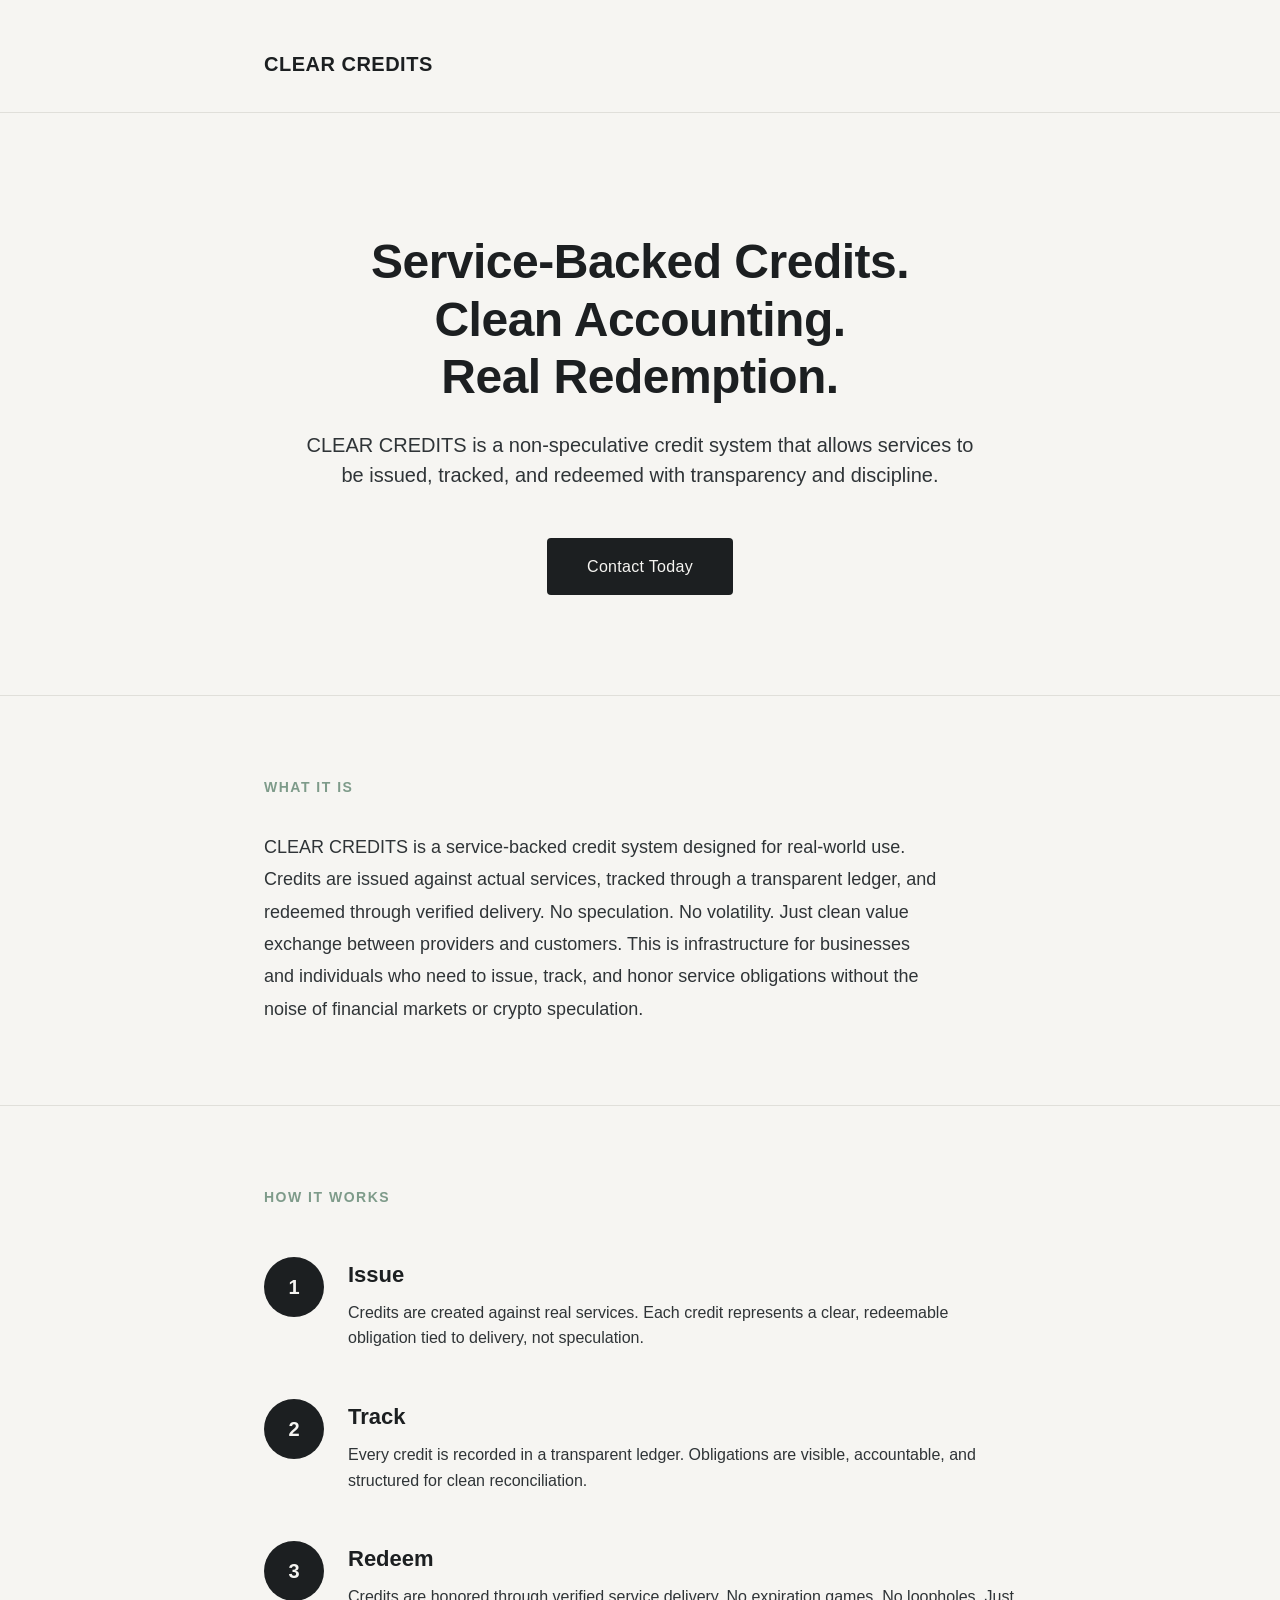
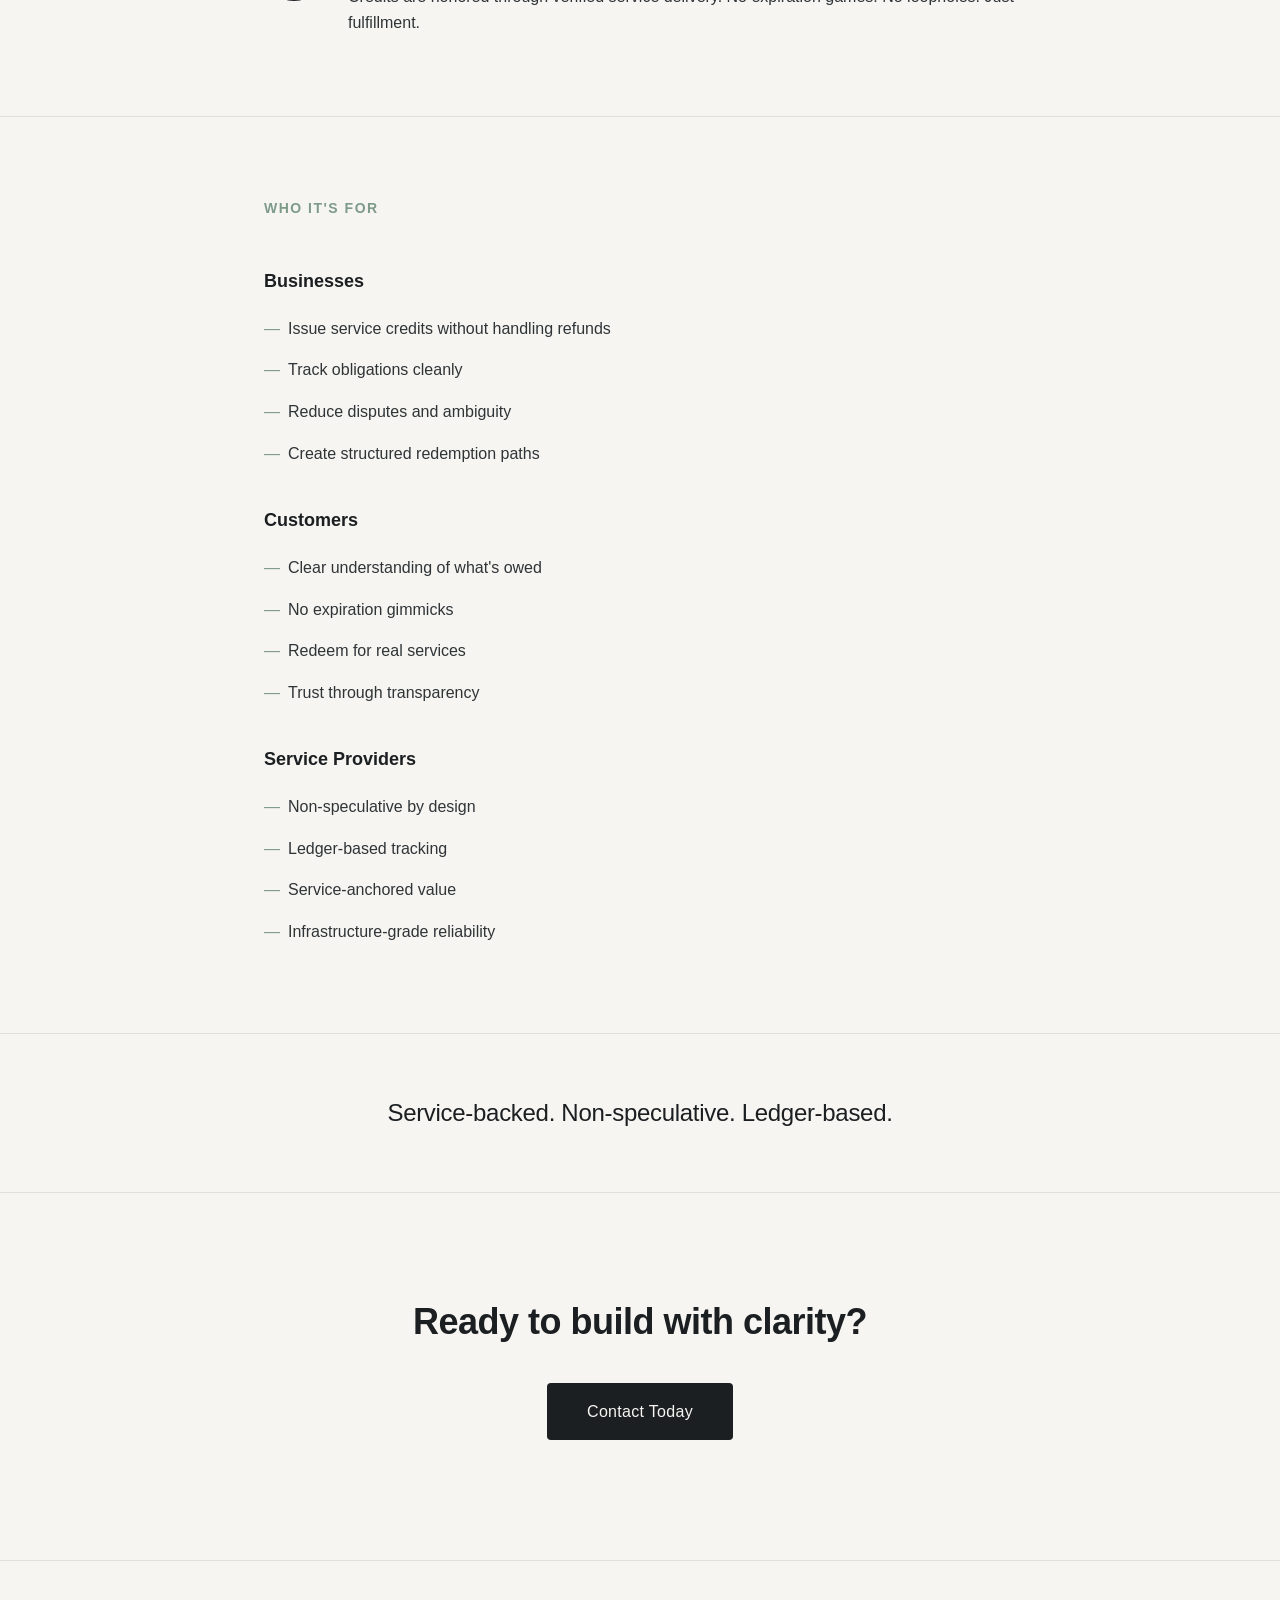
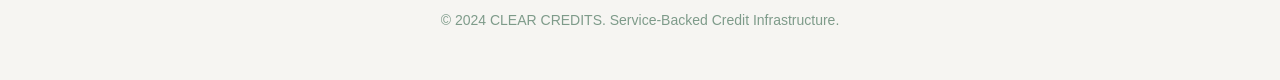
==== index.html @ 881367a9 "Create index.html update index" ====
<!DOCTYPE html>
<html lang="en">
<head>
    <meta charset="UTF-8">
    <meta name="viewport" content="width=device-width, initial-scale=1.0">
    <title>CLEAR CREDITS | Service-Backed Credit Infrastructure</title>
    <meta name="description" content="Service-backed credits. Clean accounting. Real redemption. A non-speculative credit system for real-world use.">
    <style>
        * {
            margin: 0;
            padding: 0;
            box-sizing: border-box;
        }

        body {
            font-family: -apple-system, BlinkMacSystemFont, 'Segoe UI', 'Roboto', 'Oxygen', 'Ubuntu', 'Cantarell', sans-serif;
            background: #F6F5F2;
            color: #2F3437;
            line-height: 1.6;
            -webkit-font-smoothing: antialiased;
        }

        .container {
            max-width: 800px;
            margin: 0 auto;
            padding: 0 24px;
        }

        header {
            padding: 48px 0 32px;
            border-bottom: 1px solid #E0DFDA;
        }

        .logo {
            font-size: 20px;
            font-weight: 600;
            letter-spacing: 0.5px;
            color: #1C1F21;
        }

        .hero {
            padding: 120px 0 100px;
            text-align: center;
        }

        h1 {
            font-size: 48px;
            font-weight: 600;
            color: #1C1F21;
            line-height: 1.2;
            margin-bottom: 24px;
            letter-spacing: -0.5px;
        }

        .subheadline {
            font-size: 20px;
            color: #2F3437;
            max-width: 680px;
            margin: 0 auto 48px;
            line-height: 1.5;
        }

        .cta-primary {
            display: inline-block;
            padding: 16px 40px;
            background: #1C1F21;
            color: #F6F5F2;
            text-decoration: none;
            font-weight: 500;
            font-size: 16px;
            border-radius: 4px;
            transition: background 0.2s;
            letter-spacing: 0.3px;
        }

        .cta-primary:hover {
            background: #2F3437;
        }

        section {
            padding: 80px 0;
            border-bottom: 1px solid #E0DFDA;
        }

        section:last-of-type {
            border-bottom: none;
        }

        h2 {
            font-size: 14px;
            font-weight: 600;
            letter-spacing: 1.5px;
            text-transform: uppercase;
            color: #7E9B8A;
            margin-bottom: 32px;
        }

        .content-block {
            font-size: 18px;
            line-height: 1.8;
            color: #2F3437;
            max-width: 680px;
        }

        .steps {
            display: grid;
            gap: 48px;
            margin-top: 48px;
        }

        .step {
            display: grid;
            grid-template-columns: 60px 1fr;
            gap: 24px;
        }

        .step-number {
            width: 60px;
            height: 60px;
            border-radius: 50%;
            background: #1C1F21;
            color: #F6F5F2;
            display: flex;
            align-items: center;
            justify-content: center;
            font-weight: 600;
            font-size: 20px;
            flex-shrink: 0;
        }

        .step-content h3 {
            font-size: 22px;
            font-weight: 600;
            color: #1C1F21;
            margin-bottom: 8px;
        }

        .step-content p {
            font-size: 16px;
            color: #2F3437;
            line-height: 1.6;
        }

        .audience-grid {
            display: grid;
            gap: 32px;
            margin-top: 48px;
        }

        .audience-item h3 {
            font-size: 18px;
            font-weight: 600;
            color: #1C1F21;
            margin-bottom: 12px;
        }

        .audience-item ul {
            list-style: none;
            font-size: 16px;
            color: #2F3437;
        }

        .audience-item li {
            padding: 8px 0;
            padding-left: 24px;
            position: relative;
        }

        .audience-item li:before {
            content: "—";
            position: absolute;
            left: 0;
            color: #7E9B8A;
        }

        .trust-signal {
            text-align: center;
            padding: 60px 0;
        }

        .trust-signal p {
            font-size: 24px;
            font-weight: 500;
            color: #1C1F21;
            letter-spacing: -0.3px;
        }

        .final-cta {
            text-align: center;
            padding: 100px 0 120px;
        }

        .final-cta h2 {
            font-size: 36px;
            font-weight: 600;
            color: #1C1F21;
            margin-bottom: 32px;
            text-transform: none;
            letter-spacing: -0.5px;
        }

        footer {
            padding: 48px 0;
            text-align: center;
            font-size: 14px;
            color: #7E9B8A;
            border-top: 1px solid #E0DFDA;
        }

        @media (max-width: 768px) {
            h1 {
                font-size: 36px;
            }

            .subheadline {
                font-size: 18px;
            }

            .hero {
                padding: 80px 0 60px;
            }

            section {
                padding: 60px 0;
            }

            .step {
                grid-template-columns: 1fr;
                gap: 16px;
            }

            .step-number {
                width: 48px;
                height: 48px;
                font-size: 18px;
            }
        }
    </style>
</head>
<body>
    <header>
        <div class="container">
            <div class="logo">CLEAR CREDITS</div>
        </div>
    </header>

    <section class="hero">
        <div class="container">
            <h1>Service-Backed Credits.<br>Clean Accounting.<br>Real Redemption.</h1>
            <p class="subheadline">CLEAR CREDITS is a non-speculative credit system that allows services to be issued, tracked, and redeemed with transparency and discipline.</p>
            <a href="mailto:contact@clearcredits.work" class="cta-primary">Contact Today</a>
        </div>
    </section>

    <section>
        <div class="container">
            <h2>What It Is</h2>
            <div class="content-block">
                <p>CLEAR CREDITS is a service-backed credit system designed for real-world use. Credits are issued against actual services, tracked through a transparent ledger, and redeemed through verified delivery. No speculation. No volatility. Just clean value exchange between providers and customers. This is infrastructure for businesses and individuals who need to issue, track, and honor service obligations without the noise of financial markets or crypto speculation.</p>
            </div>
        </div>
    </section>

    <section>
        <div class="container">
            <h2>How It Works</h2>
            <div class="steps">
                <div class="step">
                    <div class="step-number">1</div>
                    <div class="step-content">
                        <h3>Issue</h3>
                        <p>Credits are created against real services. Each credit represents a clear, redeemable obligation tied to delivery, not speculation.</p>
                    </div>
                </div>
                <div class="step">
                    <div class="step-number">2</div>
                    <div class="step-content">
                        <h3>Track</h3>
                        <p>Every credit is recorded in a transparent ledger. Obligations are visible, accountable, and structured for clean reconciliation.</p>
                    </div>
                </div>
                <div class="step">
                    <div class="step-number">3</div>
                    <div class="step-content">
                        <h3>Redeem</h3>
                        <p>Credits are honored through verified service delivery. No expiration games. No loopholes. Just fulfillment.</p>
                    </div>
                </div>
            </div>
        </div>
    </section>

    <section>
        <div class="container">
            <h2>Who It's For</h2>
            <div class="audience-grid">
                <div class="audience-item">
                    <h3>Businesses</h3>
                    <ul>
                        <li>Issue service credits without handling refunds</li>
                        <li>Track obligations cleanly</li>
                        <li>Reduce disputes and ambiguity</li>
                        <li>Create structured redemption paths</li>
                    </ul>
                </div>
                <div class="audience-item">
                    <h3>Customers</h3>
                    <ul>
                        <li>Clear understanding of what's owed</li>
                        <li>No expiration gimmicks</li>
                        <li>Redeem for real services</li>
                        <li>Trust through transparency</li>
                    </ul>
                </div>
                <div class="audience-item">
                    <h3>Service Providers</h3>
                    <ul>
                        <li>Non-speculative by design</li>
                        <li>Ledger-based tracking</li>
                        <li>Service-anchored value</li>
                        <li>Infrastructure-grade reliability</li>
                    </ul>
                </div>
            </div>
        </div>
    </section>

    <section class="trust-signal">
        <div class="container">
            <p>Service-backed. Non-speculative. Ledger-based.</p>
        </div>
    </section>

    <section class="final-cta">
        <div class="container">
            <h2>Ready to build with clarity?</h2>
            <a href="mailto:contact@clearcredits.work" class="cta-primary">Contact Today</a>
        </div>
    </section>

    <footer>
        <div class="container">
            <p>&copy; 2024 CLEAR CREDITS. Service-Backed Credit Infrastructure.</p>
        </div>
    </footer>
</body>
</html>
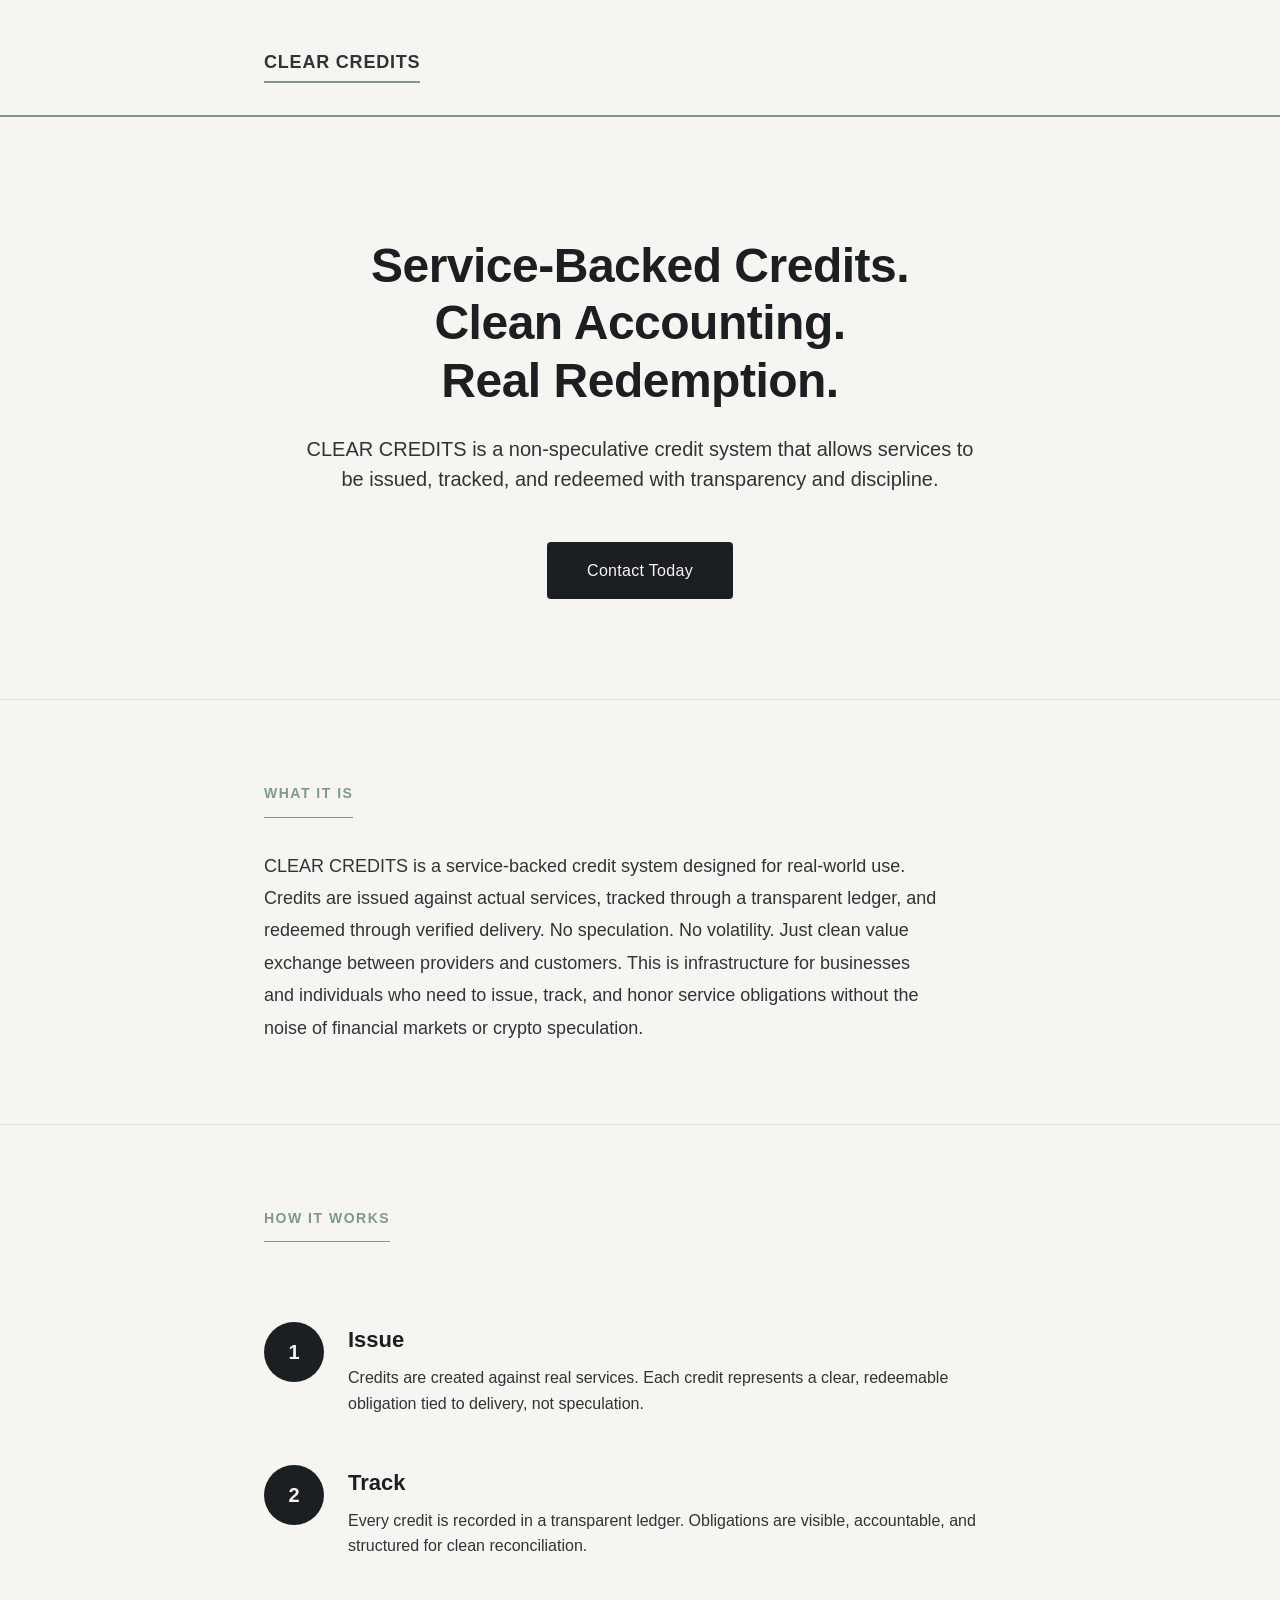
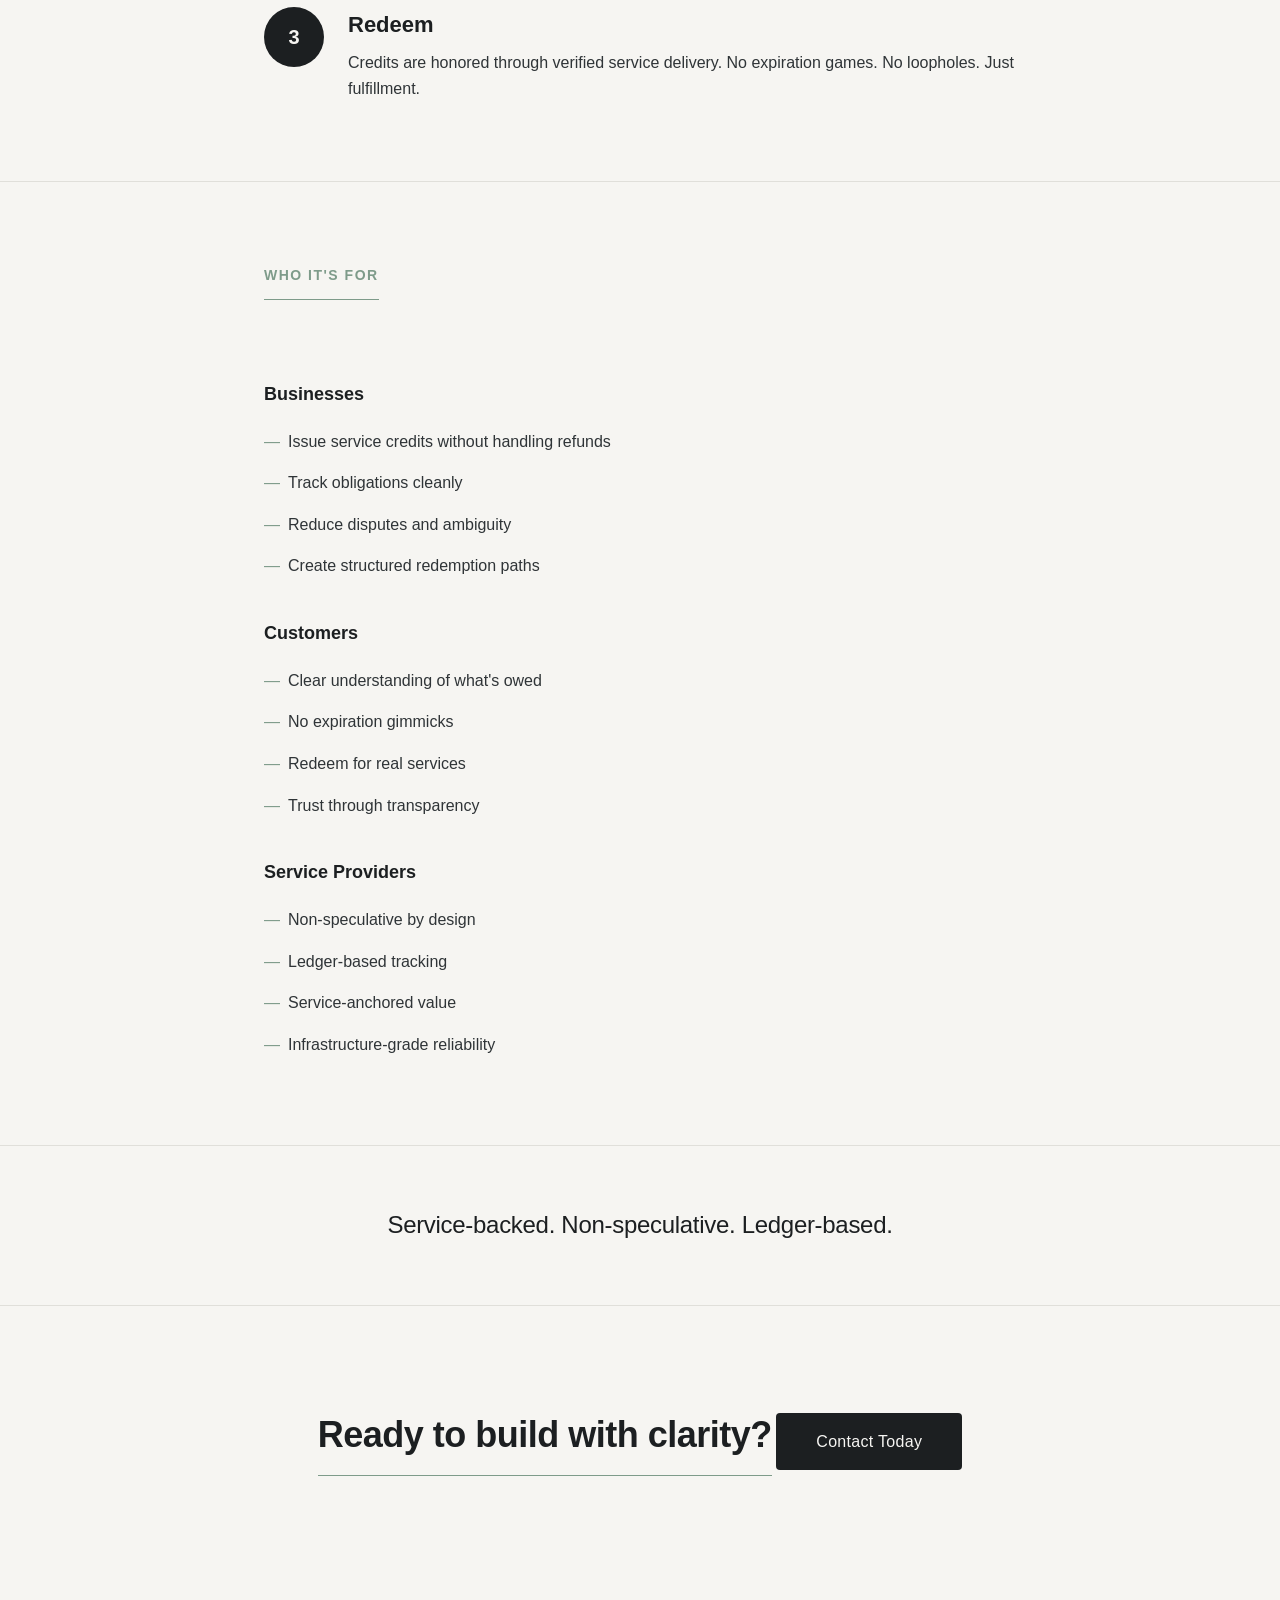
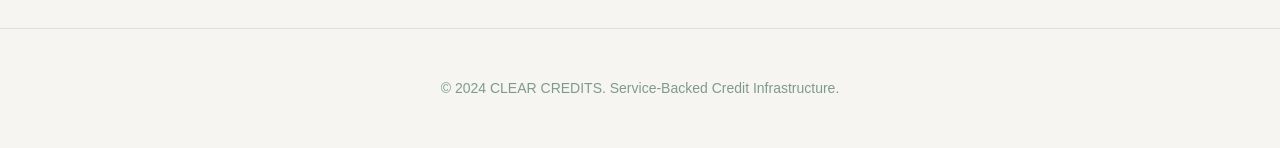
==== commit e02321f7: "Update index.html update webpage with contact button working" ====
--- a/index.html
+++ b/index.html
@@ -20,6 +20,16 @@
             -webkit-font-smoothing: antialiased;
         }
 
+        .logo-text {
+            font-size: 18px;
+            font-weight: 600;
+            letter-spacing: 0.8px;
+            color: #2F3437;
+            border-bottom: 2px solid #7E9B8A;
+            padding-bottom: 4px;
+            display: inline-block;
+        }
+
         .container {
             max-width: 800px;
             margin: 0 auto;
@@ -28,15 +38,10 @@
 
         header {
             padding: 48px 0 32px;
-            border-bottom: 1px solid #E0DFDA;
-        }
-
-        .logo {
-            font-size: 20px;
-            font-weight: 600;
-            letter-spacing: 0.5px;
-            color: #1C1F21;
-        }
+            border-bottom: 2px solid #7E9B8A;
+        }
+
+
 
         .hero {
             padding: 120px 0 100px;
@@ -93,6 +98,9 @@
             text-transform: uppercase;
             color: #7E9B8A;
             margin-bottom: 32px;
+            padding-bottom: 12px;
+            border-bottom: 1px solid #7E9B8A;
+            display: inline-block;
         }
 
         .content-block {
@@ -240,7 +248,7 @@
 <body>
     <header>
         <div class="container">
-            <div class="logo">CLEAR CREDITS</div>
+            <div class="logo-text">CLEAR CREDITS</div>
         </div>
     </header>
 
@@ -248,7 +256,7 @@
         <div class="container">
             <h1>Service-Backed Credits.<br>Clean Accounting.<br>Real Redemption.</h1>
             <p class="subheadline">CLEAR CREDITS is a non-speculative credit system that allows services to be issued, tracked, and redeemed with transparency and discipline.</p>
-            <a href="mailto:contact@clearcredits.work" class="cta-primary">Contact Today</a>
+            <a href="mailto:contact@ClearCredits.work" class="cta-primary">Contact Today</a>
         </div>
     </section>
 
@@ -334,7 +342,7 @@
     <section class="final-cta">
         <div class="container">
             <h2>Ready to build with clarity?</h2>
-            <a href="mailto:contact@clearcredits.work" class="cta-primary">Contact Today</a>
+            <a href="mailto:contact@ClearCredits.work" class="cta-primary">Contact Today</a>
         </div>
     </section>
 
